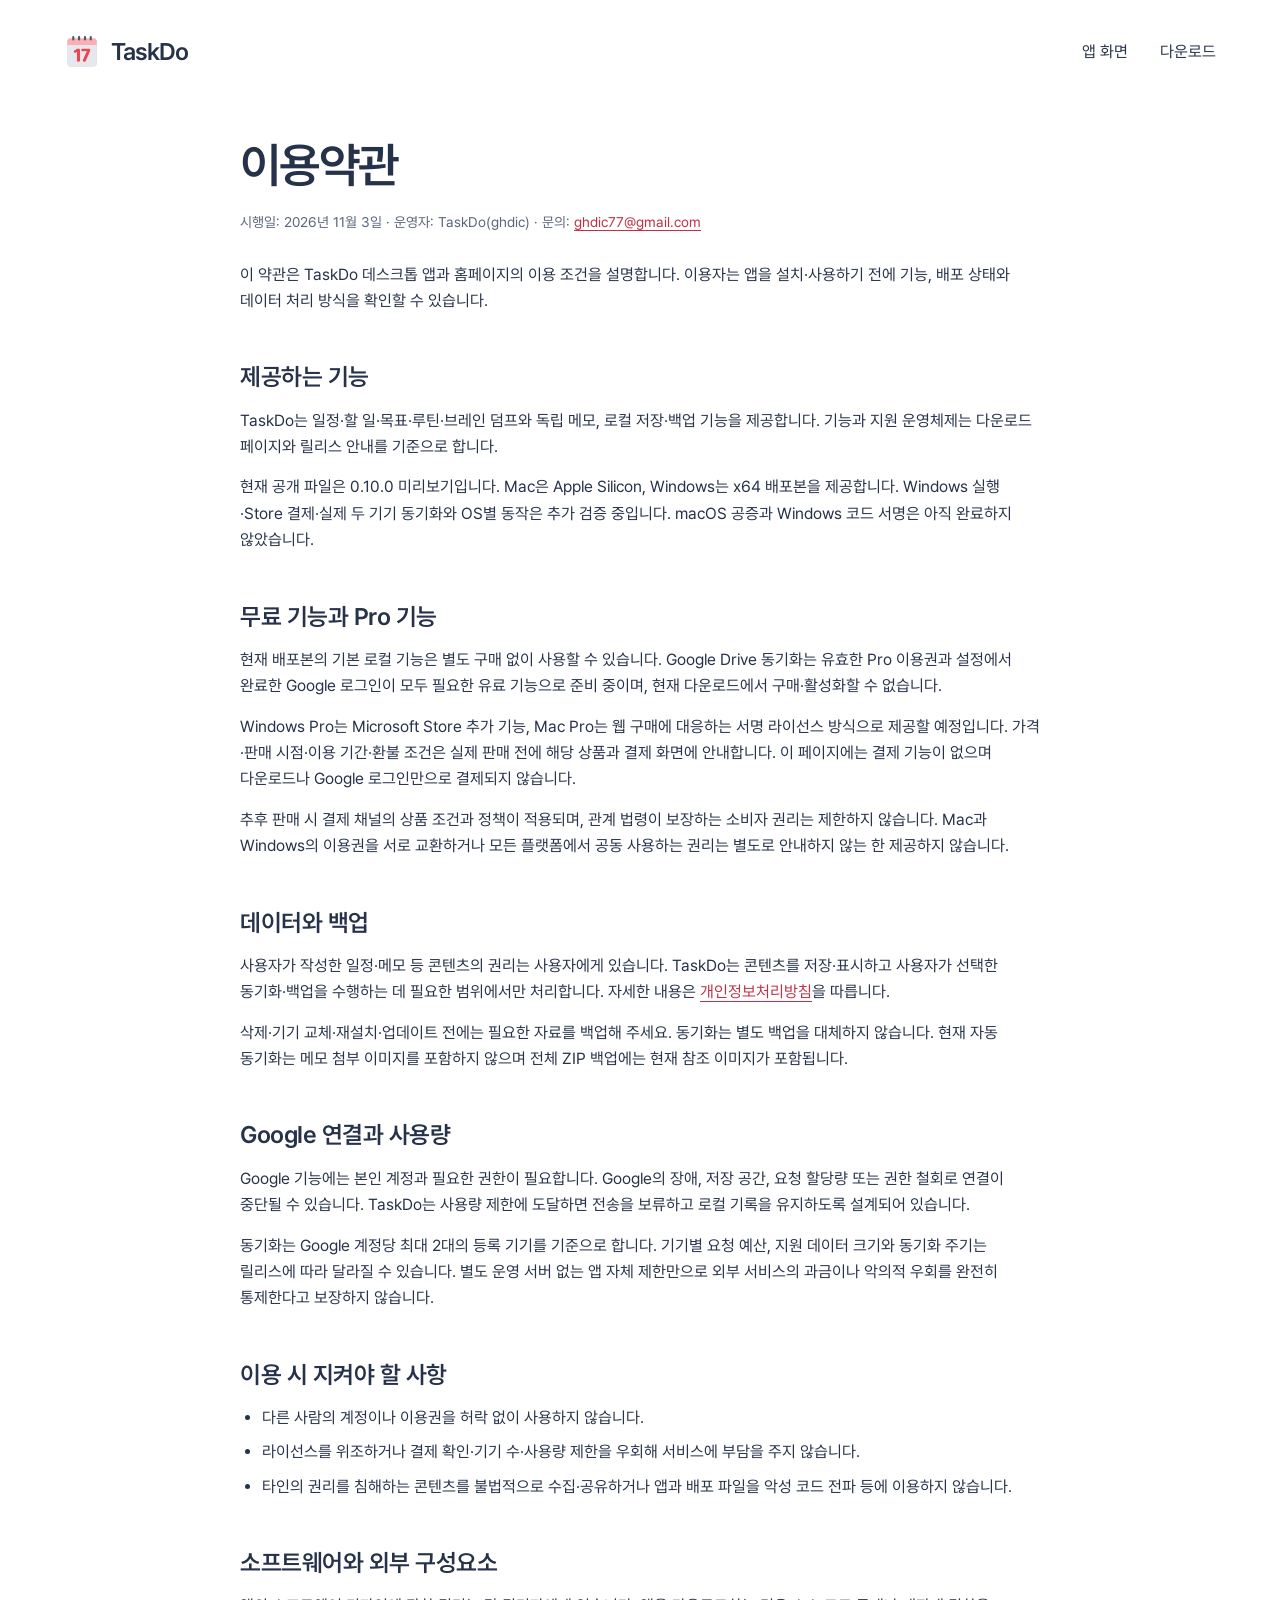
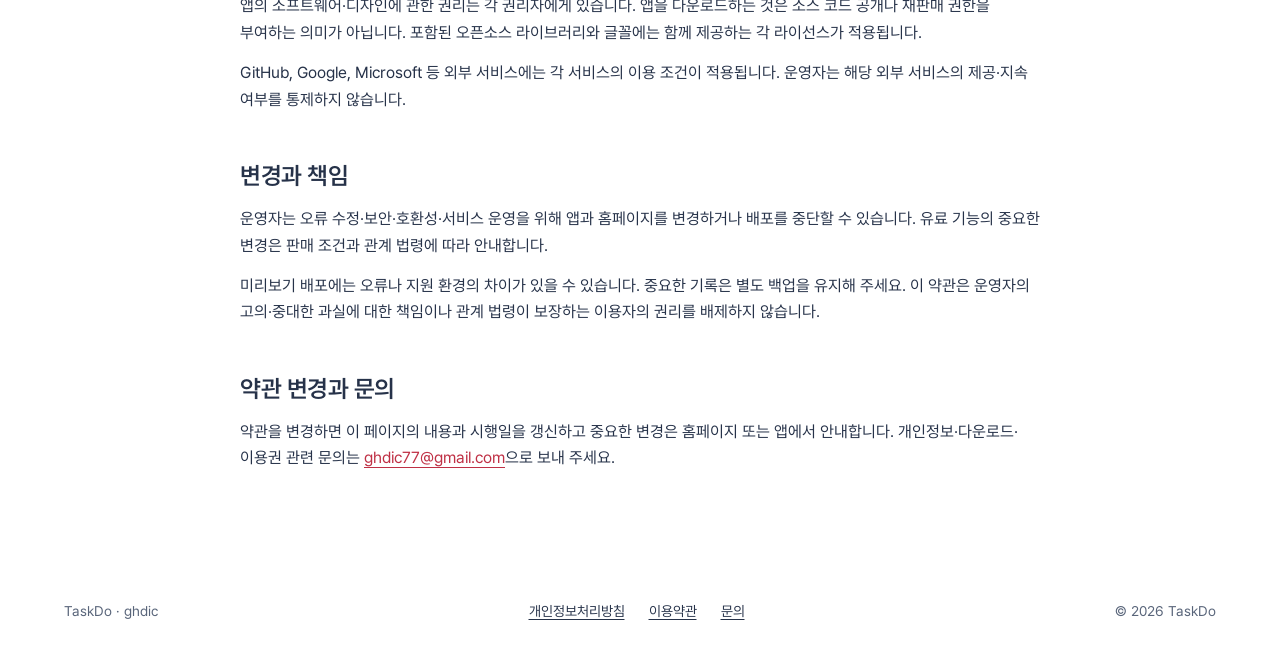
==== terms/index.html @ 5a756013 "feat: add TaskDo homepage, privacy, terms and download links" ====
<!doctype html>
<html lang="ko">
<head>
  <meta charset="utf-8">
  <meta name="viewport" content="width=device-width, initial-scale=1">
  <meta name="description" content="TaskDo의 이용약관입니다.">
  <meta name="color-scheme" content="light">
  <meta name="theme-color" content="#ffffff">
  <meta http-equiv="Content-Security-Policy" content="default-src 'self'; script-src 'self'; style-src 'self'; img-src 'self'; font-src 'self'; connect-src 'none'; object-src 'none'; base-uri 'self'; form-action 'none'">
  <title>이용약관 | TaskDo</title>
  <link rel="canonical" href="https://ghdic.github.io/taskdo-web/terms/">
  <link rel="icon" type="image/png" href="../assets/taskdo.png">
  <link rel="stylesheet" href="../assets/site.css">
  <meta property="og:title" content="이용약관 | TaskDo">
  <meta property="og:description" content="TaskDo의 이용약관입니다.">
  <meta property="og:type" content="website">
  <meta property="og:url" content="https://ghdic.github.io/taskdo-web/terms/">
  <meta property="og:image" content="https://ghdic.github.io/taskdo-web/assets/taskdo.png">
</head>
<body>
<a class="skip-link" href="#main">본문으로 이동</a>
<header class="site-header wrap">
  <a class="brand" href="../" aria-label="TaskDo 홈"><img src="../assets/taskdo.png" width="36" height="36" alt="">TaskDo</a>
  <nav aria-label="주 메뉴"><a href="../#screens">앱 화면</a><a href="../#download">다운로드</a></nav>
</header>
<main id="main" class="policy"><h1>이용약관</h1>
<p class="policy-meta">시행일: 2026년 11월 3일 · 운영자: TaskDo(ghdic) · 문의: <a href="mailto:ghdic77@gmail.com">ghdic77@gmail.com</a></p>
<p>이 약관은 TaskDo 데스크톱 앱과 홈페이지의 이용 조건을 설명합니다. 이용자는 앱을 설치·사용하기 전에 기능, 배포 상태와 데이터 처리 방식을 확인할 수 있습니다.</p>
<section><h2>제공하는 기능</h2><p>TaskDo는 일정·할 일·목표·루틴·브레인 덤프와 독립 메모, 로컬 저장·백업 기능을 제공합니다. 기능과 지원 운영체제는 다운로드 페이지와 릴리스 안내를 기준으로 합니다.</p><p>현재 공개 파일은 0.10.0 미리보기입니다. Mac은 Apple Silicon, Windows는 x64 배포본을 제공합니다. Windows 실행·Store 결제·실제 두 기기 동기화와 OS별 동작은 추가 검증 중입니다. macOS 공증과 Windows 코드 서명은 아직 완료하지 않았습니다.</p></section>
<section><h2>무료 기능과 Pro 기능</h2><p>현재 배포본의 기본 로컬 기능은 별도 구매 없이 사용할 수 있습니다. Google Drive 동기화는 유효한 Pro 이용권과 설정에서 완료한 Google 로그인이 모두 필요한 유료 기능으로 준비 중이며, 현재 다운로드에서 구매·활성화할 수 없습니다.</p><p>Windows Pro는 Microsoft Store 추가 기능, Mac Pro는 웹 구매에 대응하는 서명 라이선스 방식으로 제공할 예정입니다. 가격·판매 시점·이용 기간·환불 조건은 실제 판매 전에 해당 상품과 결제 화면에 안내합니다. 이 페이지에는 결제 기능이 없으며 다운로드나 Google 로그인만으로 결제되지 않습니다.</p><p>추후 판매 시 결제 채널의 상품 조건과 정책이 적용되며, 관계 법령이 보장하는 소비자 권리는 제한하지 않습니다. Mac과 Windows의 이용권을 서로 교환하거나 모든 플랫폼에서 공동 사용하는 권리는 별도로 안내하지 않는 한 제공하지 않습니다.</p></section>
<section><h2>데이터와 백업</h2><p>사용자가 작성한 일정·메모 등 콘텐츠의 권리는 사용자에게 있습니다. TaskDo는 콘텐츠를 저장·표시하고 사용자가 선택한 동기화·백업을 수행하는 데 필요한 범위에서만 처리합니다. 자세한 내용은 <a href="../privacy/">개인정보처리방침</a>을 따릅니다.</p><p>삭제·기기 교체·재설치·업데이트 전에는 필요한 자료를 백업해 주세요. 동기화는 별도 백업을 대체하지 않습니다. 현재 자동 동기화는 메모 첨부 이미지를 포함하지 않으며 전체 ZIP 백업에는 현재 참조 이미지가 포함됩니다.</p></section>
<section><h2>Google 연결과 사용량</h2><p>Google 기능에는 본인 계정과 필요한 권한이 필요합니다. Google의 장애, 저장 공간, 요청 할당량 또는 권한 철회로 연결이 중단될 수 있습니다. TaskDo는 사용량 제한에 도달하면 전송을 보류하고 로컬 기록을 유지하도록 설계되어 있습니다.</p><p>동기화는 Google 계정당 최대 2대의 등록 기기를 기준으로 합니다. 기기별 요청 예산, 지원 데이터 크기와 동기화 주기는 릴리스에 따라 달라질 수 있습니다. 별도 운영 서버 없는 앱 자체 제한만으로 외부 서비스의 과금이나 악의적 우회를 완전히 통제한다고 보장하지 않습니다.</p></section>
<section><h2>이용 시 지켜야 할 사항</h2><ul><li>다른 사람의 계정이나 이용권을 허락 없이 사용하지 않습니다.</li><li>라이선스를 위조하거나 결제 확인·기기 수·사용량 제한을 우회해 서비스에 부담을 주지 않습니다.</li><li>타인의 권리를 침해하는 콘텐츠를 불법적으로 수집·공유하거나 앱과 배포 파일을 악성 코드 전파 등에 이용하지 않습니다.</li></ul></section>
<section><h2>소프트웨어와 외부 구성요소</h2><p>앱의 소프트웨어·디자인에 관한 권리는 각 권리자에게 있습니다. 앱을 다운로드하는 것은 소스 코드 공개나 재판매 권한을 부여하는 의미가 아닙니다. 포함된 오픈소스 라이브러리와 글꼴에는 함께 제공하는 각 라이선스가 적용됩니다.</p><p>GitHub, Google, Microsoft 등 외부 서비스에는 각 서비스의 이용 조건이 적용됩니다. 운영자는 해당 외부 서비스의 제공·지속 여부를 통제하지 않습니다.</p></section>
<section><h2>변경과 책임</h2><p>운영자는 오류 수정·보안·호환성·서비스 운영을 위해 앱과 홈페이지를 변경하거나 배포를 중단할 수 있습니다. 유료 기능의 중요한 변경은 판매 조건과 관계 법령에 따라 안내합니다.</p><p>미리보기 배포에는 오류나 지원 환경의 차이가 있을 수 있습니다. 중요한 기록은 별도 백업을 유지해 주세요. 이 약관은 운영자의 고의·중대한 과실에 대한 책임이나 관계 법령이 보장하는 이용자의 권리를 배제하지 않습니다.</p></section>
<section><h2>약관 변경과 문의</h2><p>약관을 변경하면 이 페이지의 내용과 시행일을 갱신하고 중요한 변경은 홈페이지 또는 앱에서 안내합니다. 개인정보·다운로드·이용권 관련 문의는 <a href="mailto:ghdic77@gmail.com">ghdic77@gmail.com</a>으로 보내 주세요.</p></section></main>
<footer class="site-footer wrap">
  <p>TaskDo · ghdic</p>
  <nav aria-label="정책 및 문의"><a href="../privacy/">개인정보처리방침</a><a href="../terms/">이용약관</a><a href="mailto:ghdic77@gmail.com">문의</a></nav>
  <p>© 2026 TaskDo</p>
</footer>
</body>
</html>
---- assets/site.css ----
@font-face { font-family: Pretendard; src: url("fonts/Pretendard-Regular.otf") format("opentype"); font-style: normal; font-weight: 400; font-display: swap; }
@font-face { font-family: Pretendard; src: url("fonts/Pretendard-SemiBold.otf") format("opentype"); font-style: normal; font-weight: 600 800; font-display: swap; }
:root { --bg: #ffffff; --surface: #f5f6f9; --stage: #fff0f2; --ink: #263249; --muted: #59657a; --accent: #bf3045; --line: #dce1ea; --app-accent: #5262ce; --app-selected: #edf0ff; --radius: 6px; --small: .875rem; --body: 1rem; --lead: 1.25rem; --section: 2rem; --display: clamp(2.5rem,4.2vw,3.75rem); --space: clamp(24px,5vw,80px); }
* { box-sizing: border-box; }
html { scroll-behavior: smooth; scroll-padding-top: 24px; }
body { margin: 0; background: var(--bg); color: var(--ink); font: 400 var(--body)/1.65 Pretendard, "Apple SD Gothic Neo", "Malgun Gothic", sans-serif; word-break: keep-all; overflow-wrap: anywhere; }
a { color: inherit; text-underline-offset: .24em; }
button,select { font: inherit; }
button,a,select { -webkit-tap-highlight-color: transparent; }
button { cursor: pointer; }
button:disabled { cursor: default; }
button:focus-visible,a:focus-visible,select:focus-visible,[tabindex]:focus-visible { outline: 3px solid var(--accent); outline-offset: 5px; }
img { display: block; max-width: 100%; }
h1,h2,h3,p,figure { margin: 0; }
h1,h2,h3 { font-weight: 600; line-height: 1.22; letter-spacing: -.035em; }
h1 { font-size: var(--display); }
h2 { font-size: var(--section); }
h3 { font-size: var(--lead); }
.wrap { width: min(1280px,calc(100% - var(--space)*2)); margin-inline: auto; }
.site-header { display: flex; align-items: center; justify-content: space-between; min-height: 104px; gap: 24px; }
.brand { display: inline-flex; align-items: center; gap: 11px; font-size: 24px; line-height: 1; font-weight: 600; letter-spacing: -.04em; text-decoration: none; }
.site-header nav { display: flex; gap: 32px; }
.site-header nav a { padding-block: 12px; text-decoration: none; }
.site-header nav a:hover,.site-footer a:hover { color: var(--accent); }
.hero { display: grid; grid-template-columns: 1fr 1.04fr; align-items: stretch; min-height: 600px; padding-block: 24px 64px; gap: 48px; }
.hero-copy { align-self: center; padding-block: 48px; }
.hero-copy > p { margin-top: 32px; max-width: 33ch; font-size: var(--lead); }
.button { display: inline-flex; justify-content: center; align-items: center; gap: 14px; min-height: 48px; padding: 12px 22px; border-radius: var(--radius); border: 0; background: var(--accent); color: var(--bg); font-weight: 600; text-decoration: none; transition: background-color 160ms ease-out,transform 160ms ease-out; }
.button:hover { background: #a92539; transform: translateY(-2px); }
.hero-copy .button { margin-top: 32px; }
.quiet-link { display: block; width: fit-content; margin-top: 20px; font-size: var(--small); }
.calendar-stage { background: var(--stage); padding: 32px; display: flex; flex-direction: column; justify-content: center; }
[data-ui] { background: var(--bg); border-radius: 12px; padding: 22px; }
[data-ui] h2 { font-size: var(--lead); }
[data-ui] .calendar-heading { display: flex; align-items: center; gap: 14px; }
[data-ui] button,[data-ui] select { min-height: 40px; padding: 6px 10px; border: 1px solid var(--line); border-radius: var(--radius); color: var(--ink); background: var(--bg); }
[data-ui] button:hover { background: var(--surface); }
[data-ui] .calendar-controls { display: flex; align-items: center; justify-content: space-between; gap: 16px; margin: 18px 0 14px; font-size: var(--small); }
[data-ui] select { margin-left: 8px; min-width: 72px; }
[data-ui] .week-navigation { display: flex; gap: 6px; }
[data-ui] .week-navigation button { width: 40px; font-size: 24px; line-height: 1; }
[data-ui] .weekdays { display: grid; grid-template-columns: repeat(7,minmax(0,1fr)); text-align: center; font-size: var(--small); color: var(--muted); padding-block: 10px; }
[data-ui] .weekdays span:first-child { color: var(--accent); }
[data-ui] .weekdays span:last-child { color: var(--app-accent); }
[data-ui] .calendar-days { display: grid; grid-template-columns: repeat(7,minmax(0,1fr)); grid-auto-rows: minmax(68px,1fr); min-height: 204px; }
[data-ui] .calendar-day { padding: 10px 4px; text-align: center; border: .5px solid var(--line); font-size: var(--small); font-variant-numeric: tabular-nums; }
[data-ui] .calendar-day:nth-child(7n+1) { color: var(--accent); }
[data-ui] .calendar-day:nth-child(7n) { color: var(--app-accent); }
[data-ui] .calendar-day.is-today { background: var(--app-selected); font-weight: 600; }
[data-ui] .calendar-day time { display: inline-flex; min-width: 25px; height: 25px; align-items: center; justify-content: center; }
[data-ui] .is-today time { color: var(--bg); background: var(--app-accent); border-radius: var(--radius); }
.calendar-range { margin-top: 14px; font-size: var(--small); color: var(--muted); }
.preview-note { margin-top: 16px; font-size: var(--small); color: var(--muted); }
.showcase { display: grid; grid-template-columns: 5fr 7fr; gap: 72px; align-items: center; padding-block: 96px; }
.showcase h2 { margin-bottom: 36px; }
.screen-tabs { display: flex; flex-direction: column; gap: 8px; }
.screen-tabs button { display: flex; align-items: center; gap: 18px; padding: 10px; border: 0; border-radius: var(--radius); background: transparent; color: var(--muted); text-align: left; font-size: var(--lead); transition: background-color 160ms ease-out,color 160ms ease-out; }
.screen-tabs button[aria-selected="true"] { background: var(--surface); color: var(--ink); font-weight: 600; }
.screen-tabs button:hover { color: var(--ink); background: var(--surface); }
.screen-tabs img { width: 72px; height: 66px; object-fit: cover; object-position: top; }
#screen-description { margin-top: 28px; max-width: 34ch; min-height: 54px; }
.note { margin-top: 14px; font-size: var(--small); color: var(--muted); }
.showcase figure { background: var(--surface); padding: 24px; min-height: 550px; display: flex; flex-direction: column; justify-content: center; }
.showcase figure a { display: block; }
#feature-screen { width: 100%; height: 510px; object-fit: contain; }
figcaption { margin-top: 18px; color: var(--muted); text-align: center; font-size: var(--small); }
.local-first { display: flex; align-items: center; justify-content: space-between; gap: 40px; background: var(--surface); padding: 48px; margin-block: 24px 64px; }
.local-first p { margin-top: 20px; }
.text-link { flex-shrink: 0; }
.downloads { padding-block: 72px; }
.download-heading { display: flex; align-items: baseline; justify-content: space-between; gap: 20px; }
.download-heading > p { color: var(--muted); }
.download-list { margin-top: 32px; display: grid; gap: 12px; }
.download-row { display: flex; align-items: center; justify-content: space-between; gap: 24px; background: var(--surface); padding: 30px 32px; }
.download-row p { margin-top: 8px; color: var(--muted); }
.button-secondary { background: var(--ink); }
.button-secondary:hover { background: #162137; }
.release-notes { margin-top: 24px; max-width: 80ch; font-size: var(--small); color: var(--muted); }
.release-notes p + p { margin-top: 10px; }
.release-notes a { display: inline-block; margin-top: 14px; color: var(--ink); }
.site-footer { display: flex; align-items: center; justify-content: space-between; flex-wrap: wrap; gap: 24px; padding-block: 40px; font-size: var(--small); color: var(--muted); }
.site-footer nav { display: flex; flex-wrap: wrap; gap: 24px; color: var(--ink); }
.site-footer a { padding-block: 8px; }
.skip-link { position: fixed; top: 12px; left: 12px; padding: 12px 18px; background: var(--ink); color: var(--bg); z-index: 10; transform: translateY(-200%); }
.skip-link:focus { transform: translateY(0); }
.policy { width: min(800px,calc(100% - var(--space)*2)); margin: 32px auto 80px; }
.policy h1 { font-size: clamp(2rem,4vw,3rem); margin-bottom: 16px; }
.policy .policy-meta { color: var(--muted); font-size: var(--small); margin-bottom: 28px; }
.policy > p { margin-bottom: 18px; }
.policy section { margin-top: 48px; }
.policy h2 { font-size: 24px; margin-bottom: 16px; letter-spacing: -.02em; }
.policy h3 { margin: 24px 0 12px; }
.policy p + p { margin-top: 14px; }
.policy ul,.policy ol { padding-left: 22px; margin-block: 16px; }
.policy li + li { margin-top: 8px; }
.policy a { color: var(--accent); }
.policy table { width: 100%; border-collapse: collapse; margin-block: 20px; }
.policy th,.policy td { text-align: left; padding: 16px; border: 1px solid var(--line); vertical-align: top; }
.policy th { background: var(--surface); font-weight: 600; }
.policy .table-wrap { overflow-x: auto; }
.policy .table-wrap table { min-width: 560px; }
@keyframes arrive { from { opacity: 0; transform: translateY(12px); } to { opacity: 1; transform: translateY(0); } }
.hero-copy h1,.hero-copy > p,.hero-copy .button,.hero-copy .quiet-link,.calendar-stage,.showcase-copy,.showcase figure,.local-first,.download-row { animation: arrive 520ms ease-out both; }
.hero-copy > p { animation-delay: 60ms; }
.calendar-stage { animation-delay: 100ms; }
@media (max-width: 900px) {
  .hero { gap: 24px; grid-template-columns: 1fr 1fr; min-height: 0; }
  .calendar-stage { padding: 20px; }
  [data-ui] { padding: 16px; }
  .showcase { gap: 32px; grid-template-columns: 5fr 7fr; }
  .showcase figure { min-height: 450px; padding: 18px; }
  #feature-screen { height: 420px; }
  .local-first { padding: 32px; flex-direction: column; align-items: flex-start; gap: 24px; }
  .screen-tabs button { font-size: var(--body); gap: 12px; }
  .screen-tabs img { width: 52px; height: 52px; }
}
@media (max-width: 650px) {
  :root { --space: 24px; --section: 1.75rem; }
  .site-header { min-height: 86px; gap: 20px; }
  .brand { font-size: 22px; gap: 9px; }
  .brand img { width: 30px; height: 30px; }
  .site-header nav { gap: 18px; font-size: var(--small); }
  .hero { grid-template-columns: 1fr; padding-block: 12px 32px; gap: 32px; }
  .hero-copy { padding: 18px 0 0; }
  .hero-copy > p { margin-top: 24px; font-size: 18px; }
  .hero-copy .button { margin-top: 24px; }
  .desktop-break { display: none; }
  .calendar-stage { padding: 18px; }
  [data-ui] { padding: 16px; }
  [data-ui] .calendar-heading { gap: 10px; }
  [data-ui] .calendar-controls { gap: 8px; }
  [data-ui] .calendar-days { grid-auto-rows: minmax(56px,1fr); min-height: 168px; }
  [data-ui] .calendar-day { padding: 8px 0; font-size: 13px; }
  .showcase { grid-template-columns: 1fr; padding-block: 48px; gap: 28px; }
  .showcase h2 { margin-bottom: 24px; }
  .screen-tabs { display: grid; grid-template-columns: 1fr 1fr; gap: 8px; }
  .screen-tabs button { padding: 8px; gap: 9px; font-size: var(--small); min-height: 60px; }
  .screen-tabs img { width: 40px; height: 44px; }
  #screen-description { min-height: 0; margin-top: 24px; }
  .showcase figure { min-height: 0; padding: 16px; }
  #feature-screen { height: 400px; }
  .local-first { width: 100%; padding: 32px var(--space); margin-block: 0 24px; }
  .local-first br { display: none; }
  .downloads { padding-block: 40px; }
  .download-heading { align-items: flex-start; flex-direction: column; gap: 12px; }
  .download-row { align-items: flex-start; flex-direction: column; padding: 24px; gap: 20px; }
  .download-row .button { width: 100%; padding-inline: 12px; }
  .site-footer { align-items: flex-start; flex-direction: column; gap: 16px; padding-block: 32px; }
  .site-footer nav { gap: 16px; }
  .policy { margin-top: 24px; }
  .policy h2 { font-size: 22px; }
}
@media (prefers-reduced-motion: reduce) {
  html { scroll-behavior: auto; }
  *,*::before,*::after { animation: none !important; transition: none !important; }
}
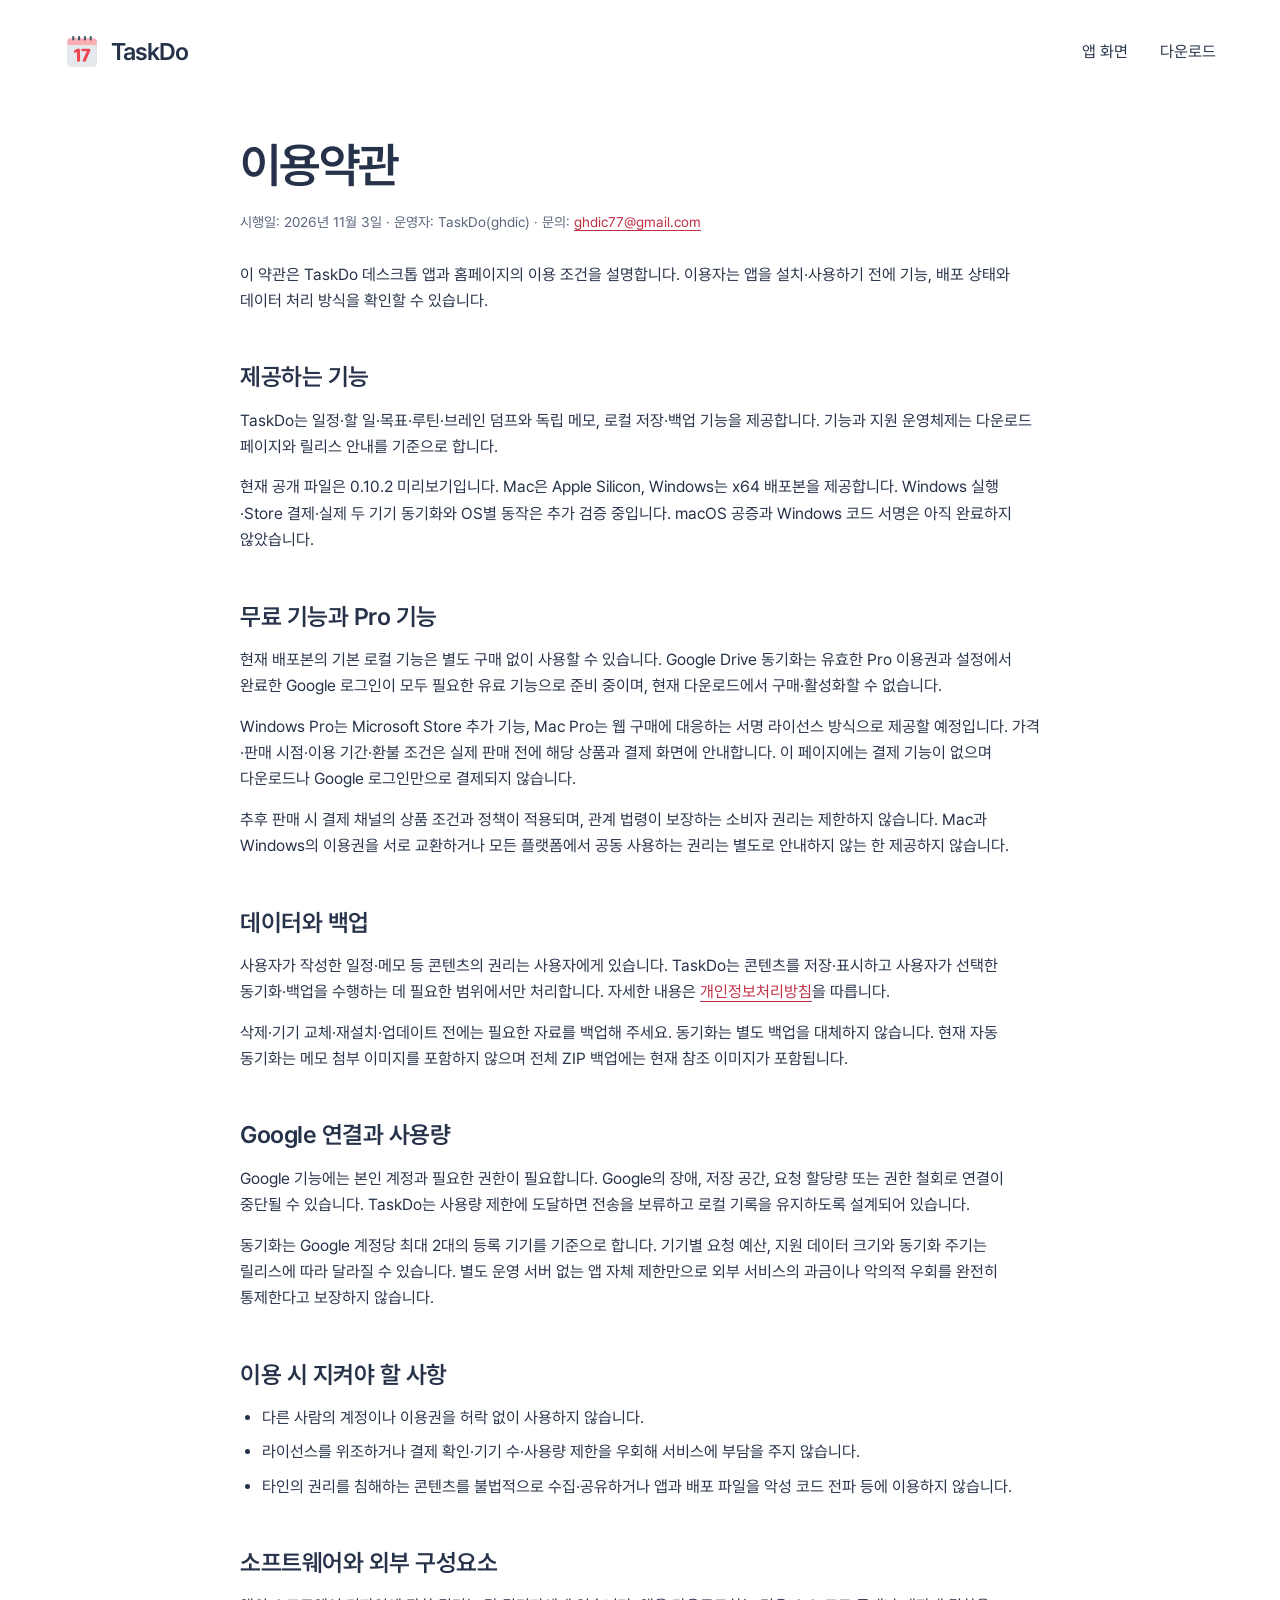
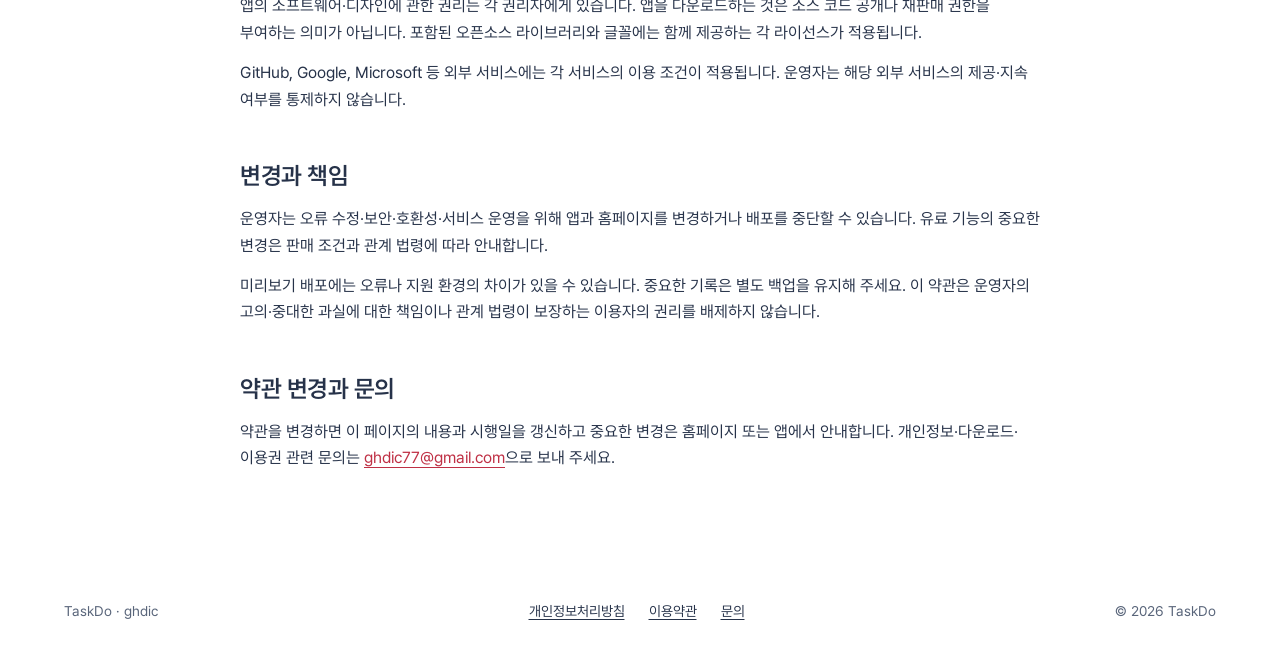
==== commit 1a52cecf: "chore: update TaskDo downloads to version 0.10.2" ====
--- a/terms/index.html
+++ b/terms/index.html
@@ -26,7 +26,7 @@
 <main id="main" class="policy"><h1>이용약관</h1>
 <p class="policy-meta">시행일: 2026년 11월 3일 · 운영자: TaskDo(ghdic) · 문의: <a href="mailto:ghdic77@gmail.com">ghdic77@gmail.com</a></p>
 <p>이 약관은 TaskDo 데스크톱 앱과 홈페이지의 이용 조건을 설명합니다. 이용자는 앱을 설치·사용하기 전에 기능, 배포 상태와 데이터 처리 방식을 확인할 수 있습니다.</p>
-<section><h2>제공하는 기능</h2><p>TaskDo는 일정·할 일·목표·루틴·브레인 덤프와 독립 메모, 로컬 저장·백업 기능을 제공합니다. 기능과 지원 운영체제는 다운로드 페이지와 릴리스 안내를 기준으로 합니다.</p><p>현재 공개 파일은 0.10.0 미리보기입니다. Mac은 Apple Silicon, Windows는 x64 배포본을 제공합니다. Windows 실행·Store 결제·실제 두 기기 동기화와 OS별 동작은 추가 검증 중입니다. macOS 공증과 Windows 코드 서명은 아직 완료하지 않았습니다.</p></section>
+<section><h2>제공하는 기능</h2><p>TaskDo는 일정·할 일·목표·루틴·브레인 덤프와 독립 메모, 로컬 저장·백업 기능을 제공합니다. 기능과 지원 운영체제는 다운로드 페이지와 릴리스 안내를 기준으로 합니다.</p><p>현재 공개 파일은 0.10.2 미리보기입니다. Mac은 Apple Silicon, Windows는 x64 배포본을 제공합니다. Windows 실행·Store 결제·실제 두 기기 동기화와 OS별 동작은 추가 검증 중입니다. macOS 공증과 Windows 코드 서명은 아직 완료하지 않았습니다.</p></section>
 <section><h2>무료 기능과 Pro 기능</h2><p>현재 배포본의 기본 로컬 기능은 별도 구매 없이 사용할 수 있습니다. Google Drive 동기화는 유효한 Pro 이용권과 설정에서 완료한 Google 로그인이 모두 필요한 유료 기능으로 준비 중이며, 현재 다운로드에서 구매·활성화할 수 없습니다.</p><p>Windows Pro는 Microsoft Store 추가 기능, Mac Pro는 웹 구매에 대응하는 서명 라이선스 방식으로 제공할 예정입니다. 가격·판매 시점·이용 기간·환불 조건은 실제 판매 전에 해당 상품과 결제 화면에 안내합니다. 이 페이지에는 결제 기능이 없으며 다운로드나 Google 로그인만으로 결제되지 않습니다.</p><p>추후 판매 시 결제 채널의 상품 조건과 정책이 적용되며, 관계 법령이 보장하는 소비자 권리는 제한하지 않습니다. Mac과 Windows의 이용권을 서로 교환하거나 모든 플랫폼에서 공동 사용하는 권리는 별도로 안내하지 않는 한 제공하지 않습니다.</p></section>
 <section><h2>데이터와 백업</h2><p>사용자가 작성한 일정·메모 등 콘텐츠의 권리는 사용자에게 있습니다. TaskDo는 콘텐츠를 저장·표시하고 사용자가 선택한 동기화·백업을 수행하는 데 필요한 범위에서만 처리합니다. 자세한 내용은 <a href="../privacy/">개인정보처리방침</a>을 따릅니다.</p><p>삭제·기기 교체·재설치·업데이트 전에는 필요한 자료를 백업해 주세요. 동기화는 별도 백업을 대체하지 않습니다. 현재 자동 동기화는 메모 첨부 이미지를 포함하지 않으며 전체 ZIP 백업에는 현재 참조 이미지가 포함됩니다.</p></section>
 <section><h2>Google 연결과 사용량</h2><p>Google 기능에는 본인 계정과 필요한 권한이 필요합니다. Google의 장애, 저장 공간, 요청 할당량 또는 권한 철회로 연결이 중단될 수 있습니다. TaskDo는 사용량 제한에 도달하면 전송을 보류하고 로컬 기록을 유지하도록 설계되어 있습니다.</p><p>동기화는 Google 계정당 최대 2대의 등록 기기를 기준으로 합니다. 기기별 요청 예산, 지원 데이터 크기와 동기화 주기는 릴리스에 따라 달라질 수 있습니다. 별도 운영 서버 없는 앱 자체 제한만으로 외부 서비스의 과금이나 악의적 우회를 완전히 통제한다고 보장하지 않습니다.</p></section>
--- a/assets/site.css
+++ b/assets/site.css
@@ -43,11 +43,11 @@
 [data-ui] .weekdays span:first-child { color: var(--accent); }
 [data-ui] .weekdays span:last-child { color: var(--app-accent); }
 [data-ui] .calendar-days { display: grid; grid-template-columns: repeat(7,minmax(0,1fr)); grid-auto-rows: minmax(68px,1fr); min-height: 204px; }
-[data-ui] .calendar-day { padding: 10px 4px; text-align: center; border: .5px solid var(--line); font-size: var(--small); font-variant-numeric: tabular-nums; }
+[data-ui] .calendar-day { padding: 10px 1px; white-space: nowrap; text-align: center; border: .5px solid var(--line); font-size: 13px; font-variant-numeric: tabular-nums; }
 [data-ui] .calendar-day:nth-child(7n+1) { color: var(--accent); }
 [data-ui] .calendar-day:nth-child(7n) { color: var(--app-accent); }
 [data-ui] .calendar-day.is-today { background: var(--app-selected); font-weight: 600; }
-[data-ui] .calendar-day time { display: inline-flex; min-width: 25px; height: 25px; align-items: center; justify-content: center; }
+[data-ui] .calendar-day time { white-space: nowrap; display: inline-flex; min-width: 25px; height: 25px; align-items: center; justify-content: center; }
 [data-ui] .is-today time { color: var(--bg); background: var(--app-accent); border-radius: var(--radius); }
 .calendar-range { margin-top: 14px; font-size: var(--small); color: var(--muted); }
 .preview-note { margin-top: 16px; font-size: var(--small); color: var(--muted); }
@@ -149,6 +149,9 @@
   .site-footer nav { gap: 16px; }
   .policy { margin-top: 24px; }
   .policy h2 { font-size: 22px; }
+  .policy .table-wrap table { min-width: 0; table-layout: fixed; }
+  .policy th,.policy td { padding: 12px; }
+  .policy th:first-child { width: 34%; }
 }
 @media (prefers-reduced-motion: reduce) {
   html { scroll-behavior: auto; }
